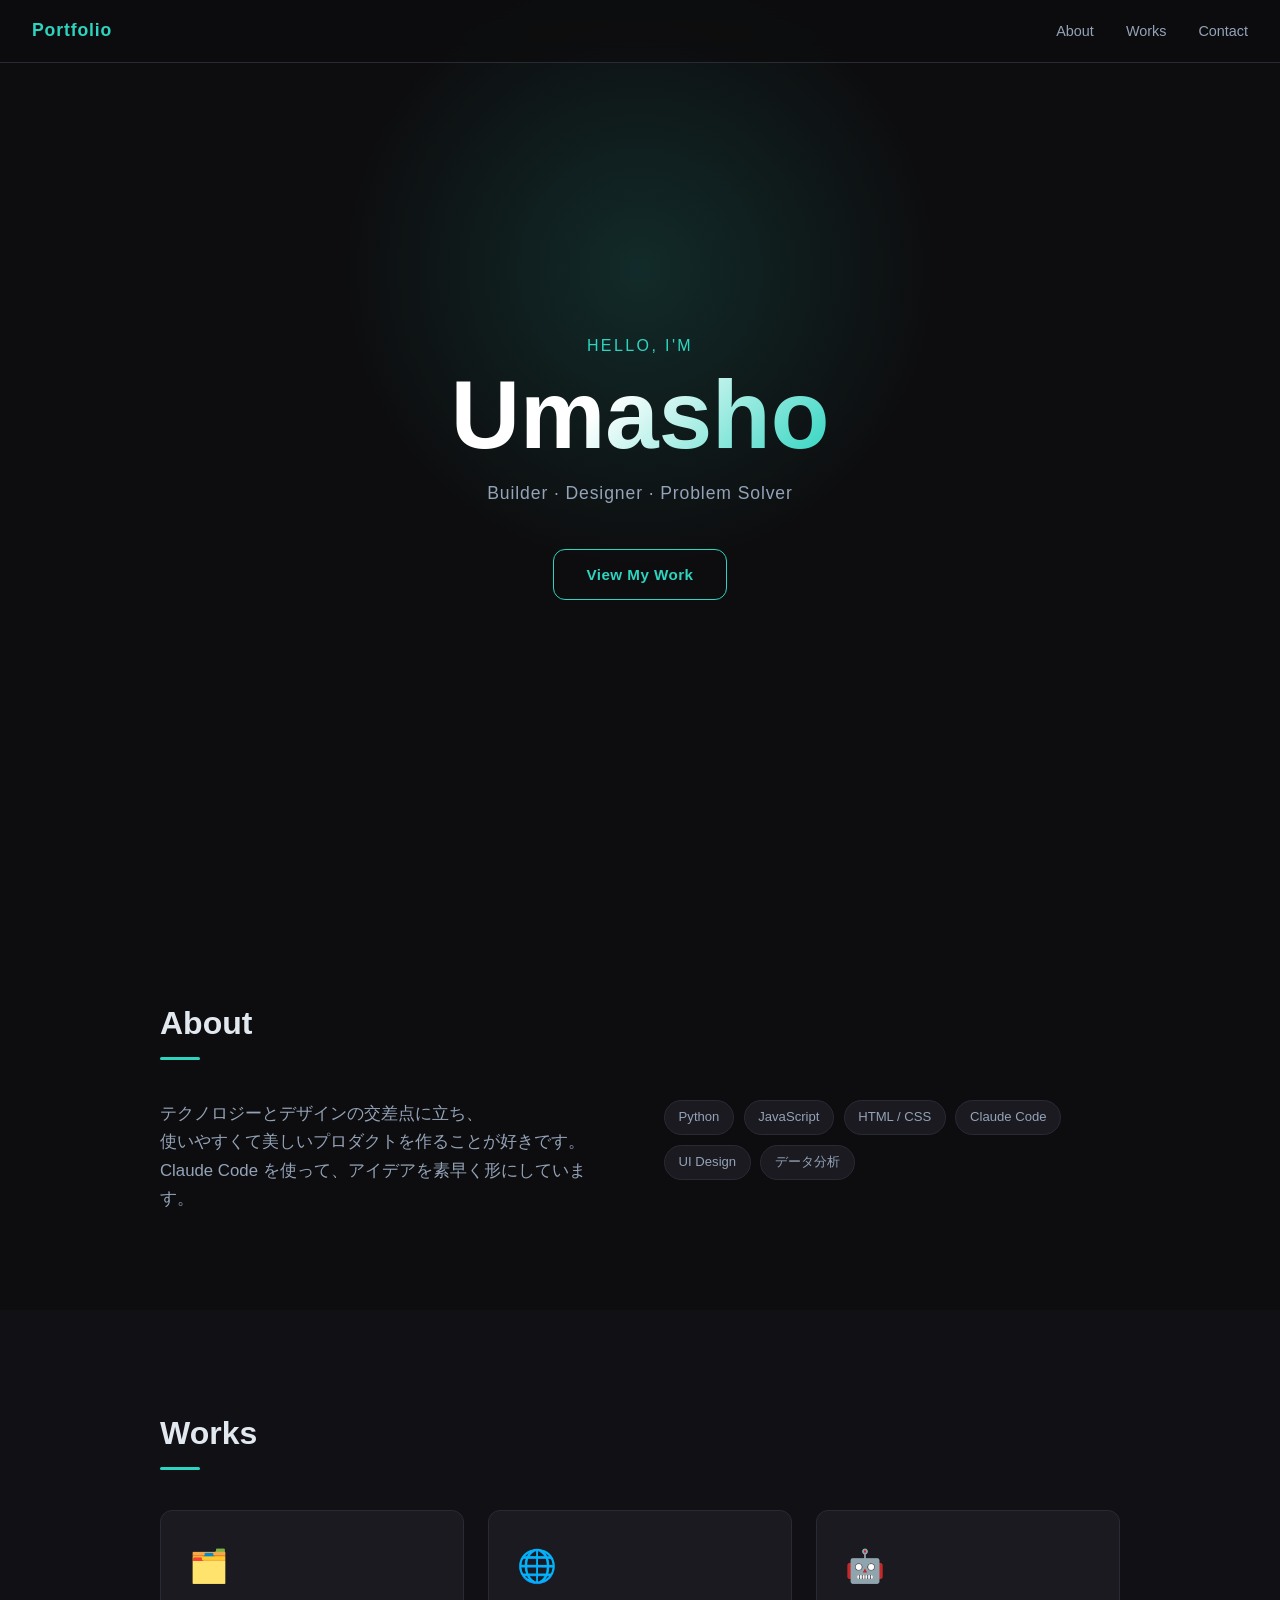
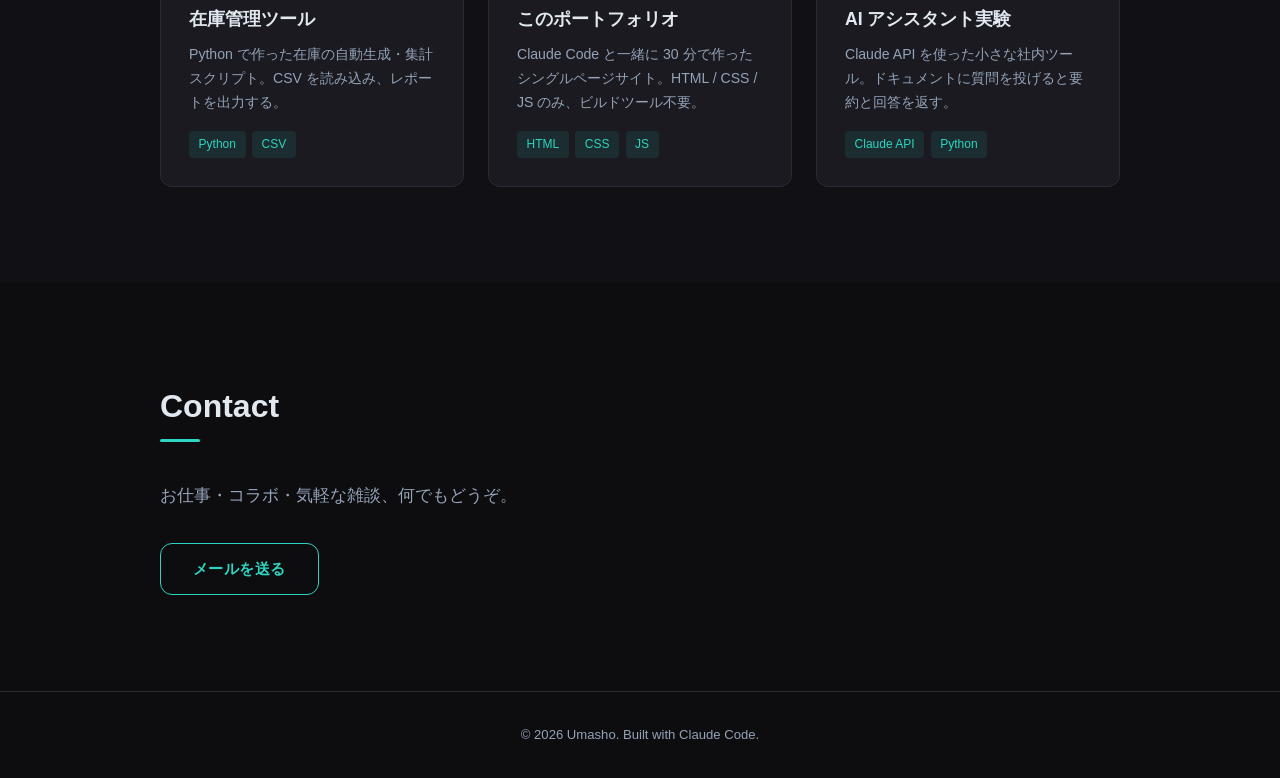
==== index.html @ 404a5df6 "Add portfolio site and horror text adventure game Co-Authored-By: Claude Sonnet 4.6 <noreply@anthrop" ====
<!DOCTYPE html>
<html lang="ja">
<head>
  <meta charset="UTF-8" />
  <meta name="viewport" content="width=device-width, initial-scale=1.0" />
  <title>My Portfolio</title>
  <link rel="stylesheet" href="style.css" />
</head>
<body>

  <!-- Navigation -->
  <nav class="nav">
    <div class="nav__logo">Portfolio</div>
    <ul class="nav__links">
      <li><a href="#about">About</a></li>
      <li><a href="#works">Works</a></li>
      <li><a href="#contact">Contact</a></li>
    </ul>
  </nav>

  <!-- Hero -->
  <section class="hero" id="home">
    <div class="hero__content fade-in">
      <p class="hero__label">Hello, I'm</p>
      <h1 class="hero__name">Umasho</h1>
      <p class="hero__tagline">Builder · Designer · Problem Solver</p>
      <a href="#works" class="btn">View My Work</a>
    </div>
    <div class="hero__bg-glow"></div>
  </section>

  <!-- About -->
  <section class="section" id="about">
    <div class="container fade-in">
      <h2 class="section__title">About</h2>
      <div class="about__grid">
        <div class="about__text">
          <p>
            テクノロジーとデザインの交差点に立ち、<br />
            使いやすくて美しいプロダクトを作ることが好きです。<br />
            Claude Code を使って、アイデアを素早く形にしています。
          </p>
        </div>
        <div class="about__skills">
          <span class="badge">Python</span>
          <span class="badge">JavaScript</span>
          <span class="badge">HTML / CSS</span>
          <span class="badge">Claude Code</span>
          <span class="badge">UI Design</span>
          <span class="badge">データ分析</span>
        </div>
      </div>
    </div>
  </section>

  <!-- Works -->
  <section class="section section--alt" id="works">
    <div class="container fade-in">
      <h2 class="section__title">Works</h2>
      <div class="works__grid">

        <article class="card">
          <div class="card__icon">🗂️</div>
          <h3 class="card__title">在庫管理ツール</h3>
          <p class="card__desc">Python で作った在庫の自動生成・集計スクリプト。CSV を読み込み、レポートを出力する。</p>
          <div class="card__tags">
            <span class="tag">Python</span>
            <span class="tag">CSV</span>
          </div>
        </article>

        <article class="card">
          <div class="card__icon">🌐</div>
          <h3 class="card__title">このポートフォリオ</h3>
          <p class="card__desc">Claude Code と一緒に 30 分で作ったシングルページサイト。HTML / CSS / JS のみ、ビルドツール不要。</p>
          <div class="card__tags">
            <span class="tag">HTML</span>
            <span class="tag">CSS</span>
            <span class="tag">JS</span>
          </div>
        </article>

        <article class="card">
          <div class="card__icon">🤖</div>
          <h3 class="card__title">AI アシスタント実験</h3>
          <p class="card__desc">Claude API を使った小さな社内ツール。ドキュメントに質問を投げると要約と回答を返す。</p>
          <div class="card__tags">
            <span class="tag">Claude API</span>
            <span class="tag">Python</span>
          </div>
        </article>

      </div>
    </div>
  </section>

  <!-- Contact -->
  <section class="section" id="contact">
    <div class="container fade-in">
      <h2 class="section__title">Contact</h2>
      <p class="contact__lead">お仕事・コラボ・気軽な雑談、何でもどうぞ。</p>
      <a href="mailto:sho37football@icloud.com" class="btn">メールを送る</a>
    </div>
  </section>

  <!-- Footer -->
  <footer class="footer">
    <p>&copy; 2026 Umasho. Built with Claude Code.</p>
  </footer>

  <script src="script.js"></script>
</body>
</html>
---- style.css ----
/* ── Variables ── */
:root {
  --bg: #0d0d0f;
  --bg-alt: #111115;
  --surface: #1a1a20;
  --border: #2a2a35;
  --accent: #2dd4bf;
  --accent-glow: rgba(45, 212, 191, 0.15);
  --text: #e2e8f0;
  --text-muted: #94a3b8;
  --radius: 12px;
  --transition: 0.3s ease;
}

/* ── Reset ── */
*, *::before, *::after { box-sizing: border-box; margin: 0; padding: 0; }
html { scroll-behavior: smooth; }
body {
  font-family: -apple-system, BlinkMacSystemFont, 'Segoe UI', sans-serif;
  background: var(--bg);
  color: var(--text);
  line-height: 1.7;
}
a { color: inherit; text-decoration: none; }
ul { list-style: none; }

/* ── Nav ── */
.nav {
  position: fixed;
  top: 0; left: 0; right: 0;
  z-index: 100;
  display: flex;
  align-items: center;
  justify-content: space-between;
  padding: 1rem 2rem;
  background: rgba(13, 13, 15, 0.85);
  backdrop-filter: blur(12px);
  border-bottom: 1px solid var(--border);
}
.nav__logo {
  font-size: 1.1rem;
  font-weight: 700;
  color: var(--accent);
  letter-spacing: 0.05em;
}
.nav__links {
  display: flex;
  gap: 2rem;
}
.nav__links a {
  font-size: 0.9rem;
  color: var(--text-muted);
  transition: color var(--transition);
}
.nav__links a:hover { color: var(--accent); }

/* ── Hero ── */
.hero {
  position: relative;
  min-height: 100dvh;
  display: flex;
  align-items: center;
  justify-content: center;
  text-align: center;
  overflow: hidden;
  padding: 6rem 2rem 4rem;
}
.hero__bg-glow {
  position: absolute;
  top: 30%;
  left: 50%;
  transform: translate(-50%, -50%);
  width: 600px;
  height: 600px;
  background: radial-gradient(circle, var(--accent-glow) 0%, transparent 70%);
  pointer-events: none;
}
.hero__content { position: relative; z-index: 1; }
.hero__label {
  font-size: 1rem;
  color: var(--accent);
  letter-spacing: 0.15em;
  text-transform: uppercase;
  margin-bottom: 0.5rem;
}
.hero__name {
  font-size: clamp(3rem, 10vw, 6rem);
  font-weight: 800;
  line-height: 1;
  background: linear-gradient(135deg, #fff 40%, var(--accent));
  -webkit-background-clip: text;
  -webkit-text-fill-color: transparent;
  background-clip: text;
  margin-bottom: 1rem;
}
.hero__tagline {
  font-size: 1.1rem;
  color: var(--text-muted);
  margin-bottom: 2.5rem;
  letter-spacing: 0.05em;
}

/* ── Button ── */
.btn {
  display: inline-block;
  padding: 0.75rem 2rem;
  border: 1.5px solid var(--accent);
  color: var(--accent);
  border-radius: var(--radius);
  font-size: 0.95rem;
  font-weight: 600;
  letter-spacing: 0.03em;
  transition: background var(--transition), color var(--transition), box-shadow var(--transition);
}
.btn:hover {
  background: var(--accent);
  color: var(--bg);
  box-shadow: 0 0 24px var(--accent-glow);
}

/* ── Section ── */
.section { padding: 6rem 2rem; }
.section--alt { background: var(--bg-alt); }
.container { max-width: 960px; margin: 0 auto; }
.section__title {
  font-size: 2rem;
  font-weight: 700;
  margin-bottom: 2.5rem;
  color: var(--text);
  position: relative;
  display: inline-block;
}
.section__title::after {
  content: '';
  display: block;
  height: 3px;
  width: 2.5rem;
  background: var(--accent);
  margin-top: 0.4rem;
  border-radius: 2px;
}

/* ── About ── */
.about__grid {
  display: grid;
  grid-template-columns: 1fr 1fr;
  gap: 3rem;
  align-items: start;
}
.about__text { color: var(--text-muted); font-size: 1.05rem; }
.about__skills { display: flex; flex-wrap: wrap; gap: 0.6rem; }
.badge {
  padding: 0.35rem 0.85rem;
  background: var(--surface);
  border: 1px solid var(--border);
  border-radius: 100px;
  font-size: 0.82rem;
  color: var(--text-muted);
  transition: border-color var(--transition), color var(--transition);
}
.badge:hover { border-color: var(--accent); color: var(--accent); }

/* ── Works ── */
.works__grid {
  display: grid;
  grid-template-columns: repeat(auto-fill, minmax(260px, 1fr));
  gap: 1.5rem;
}
.card {
  background: var(--surface);
  border: 1px solid var(--border);
  border-radius: var(--radius);
  padding: 1.75rem;
  transition: border-color var(--transition), transform var(--transition), box-shadow var(--transition);
}
.card:hover {
  border-color: var(--accent);
  transform: translateY(-4px);
  box-shadow: 0 8px 32px rgba(0,0,0,0.3);
}
.card__icon { font-size: 2rem; margin-bottom: 0.75rem; }
.card__title { font-size: 1.1rem; font-weight: 700; margin-bottom: 0.5rem; }
.card__desc { font-size: 0.88rem; color: var(--text-muted); margin-bottom: 1rem; }
.card__tags { display: flex; gap: 0.4rem; flex-wrap: wrap; }
.tag {
  font-size: 0.75rem;
  padding: 0.2rem 0.6rem;
  background: rgba(45, 212, 191, 0.1);
  color: var(--accent);
  border-radius: 4px;
}

/* ── Contact ── */
.contact__lead {
  color: var(--text-muted);
  font-size: 1.05rem;
  margin-bottom: 2rem;
}

/* ── Footer ── */
.footer {
  padding: 2rem;
  text-align: center;
  font-size: 0.82rem;
  color: var(--text-muted);
  border-top: 1px solid var(--border);
}

/* ── Fade-in animation ── */
.fade-in {
  opacity: 0;
  transform: translateY(24px);
  transition: opacity 0.7s ease, transform 0.7s ease;
}
.fade-in.visible {
  opacity: 1;
  transform: translateY(0);
}

/* ── Responsive ── */
@media (max-width: 640px) {
  .nav__links { gap: 1.2rem; }
  .about__grid { grid-template-columns: 1fr; gap: 2rem; }
  .works__grid { grid-template-columns: 1fr; }
}
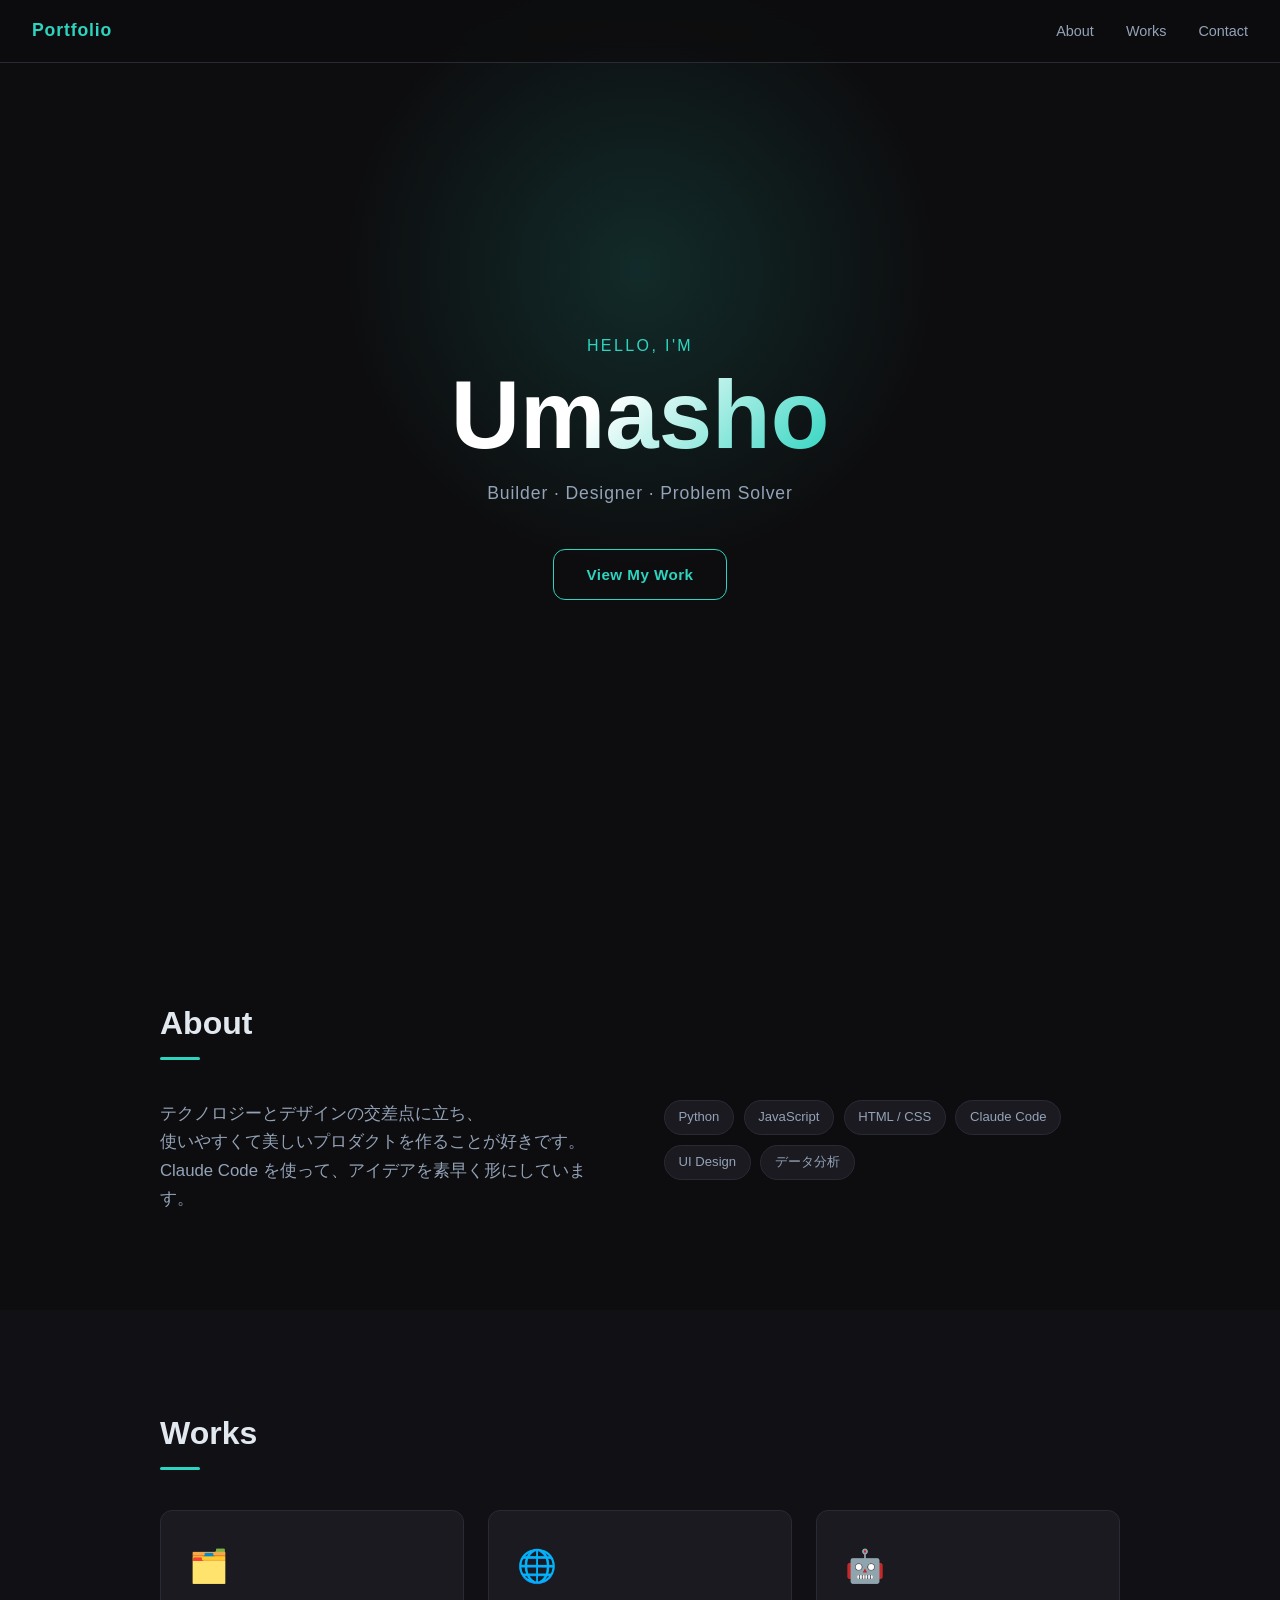
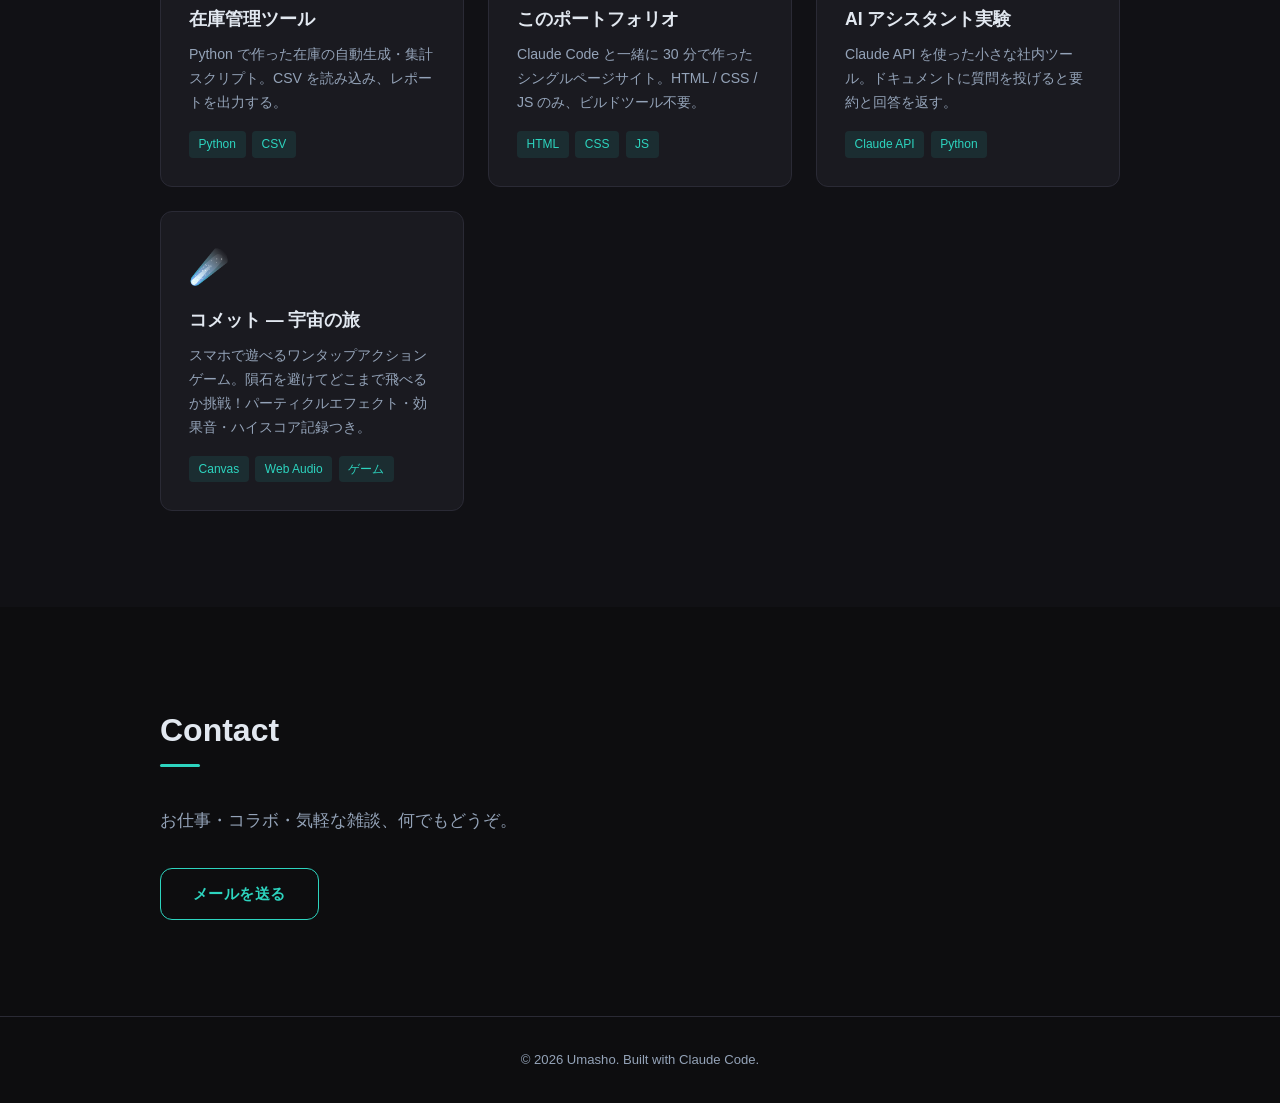
==== commit 2d46e8ed: "feat: add Comet mobile game (tap-to-jump space arcade) One-tap mobile game built with Canvas 2D + We" ====
--- a/index.html
+++ b/index.html
@@ -90,6 +90,17 @@
           </div>
         </article>
 
+        <article class="card" style="cursor:pointer;" onclick="location.href='comet.html'">
+          <div class="card__icon">☄️</div>
+          <h3 class="card__title">コメット — 宇宙の旅</h3>
+          <p class="card__desc">スマホで遊べるワンタップアクションゲーム。隕石を避けてどこまで飛べるか挑戦！パーティクルエフェクト・効果音・ハイスコア記録つき。</p>
+          <div class="card__tags">
+            <span class="tag">Canvas</span>
+            <span class="tag">Web Audio</span>
+            <span class="tag">ゲーム</span>
+          </div>
+        </article>
+
       </div>
     </div>
   </section>
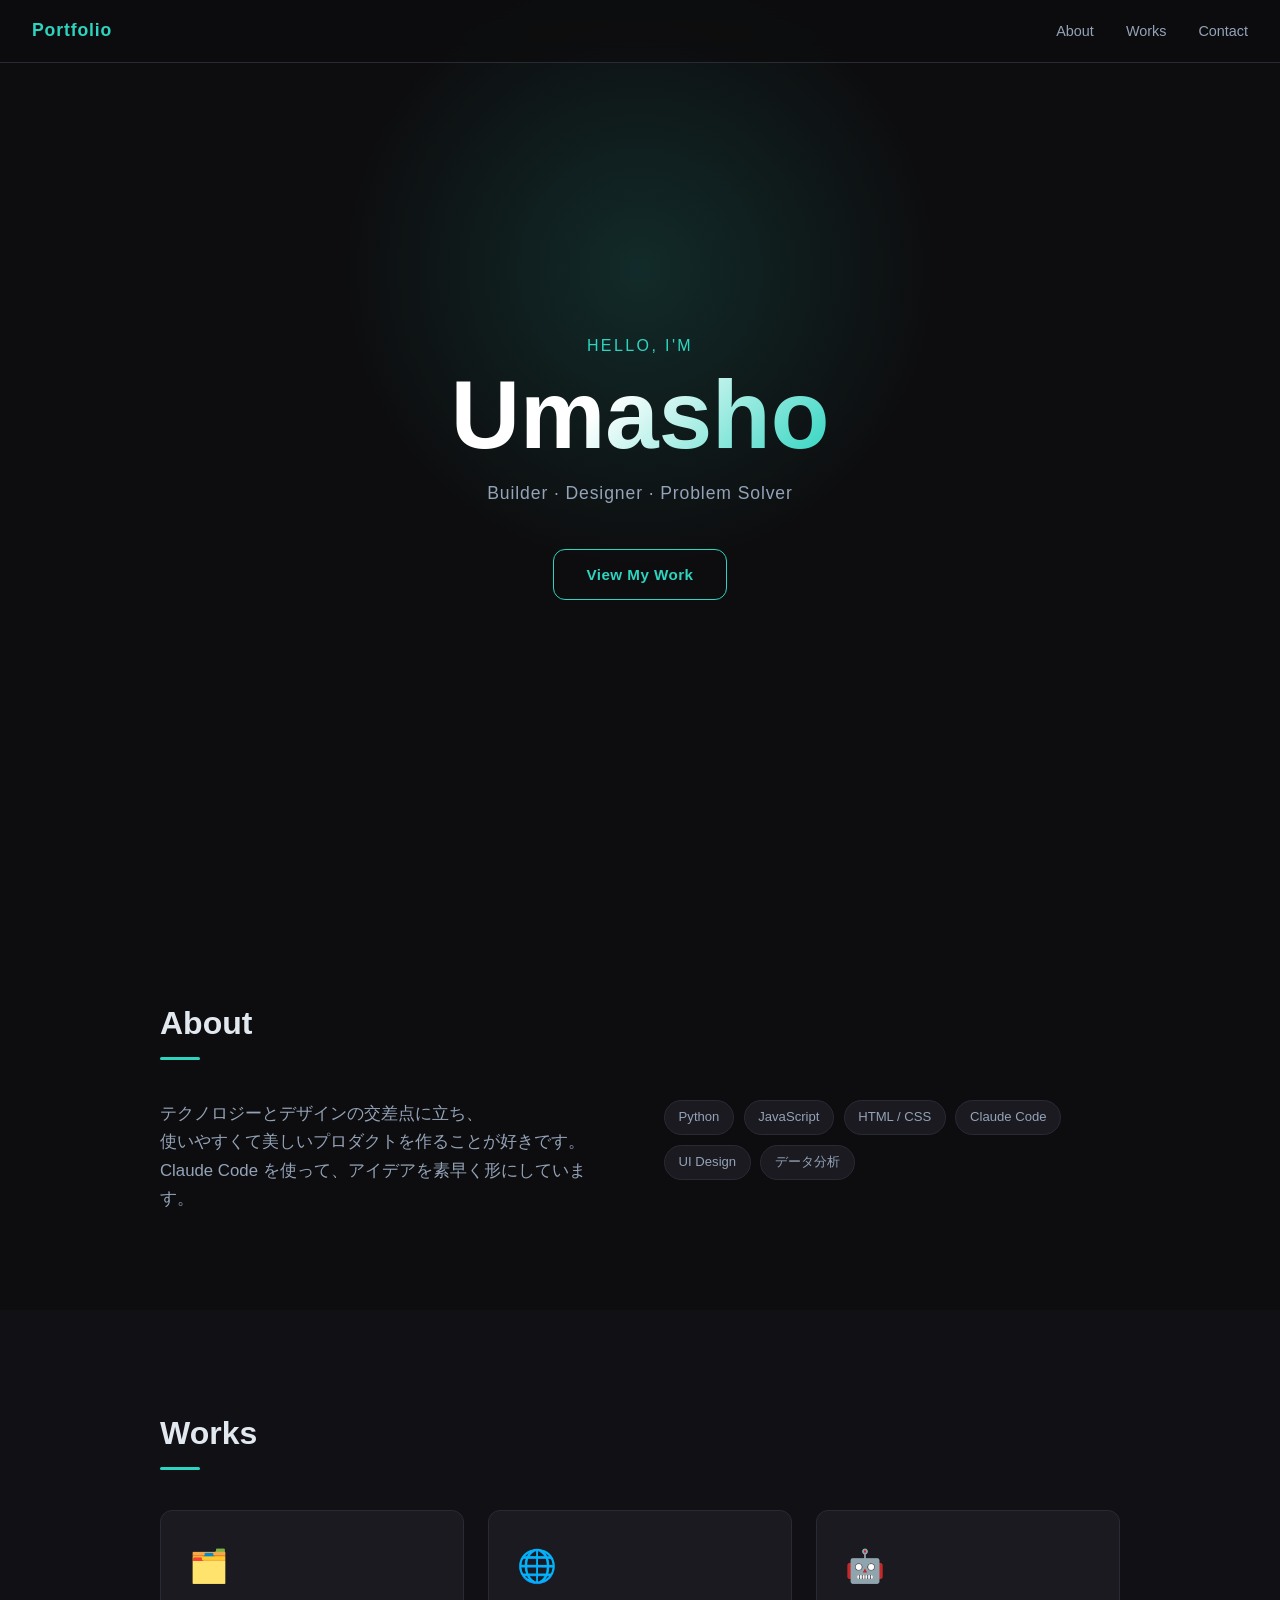
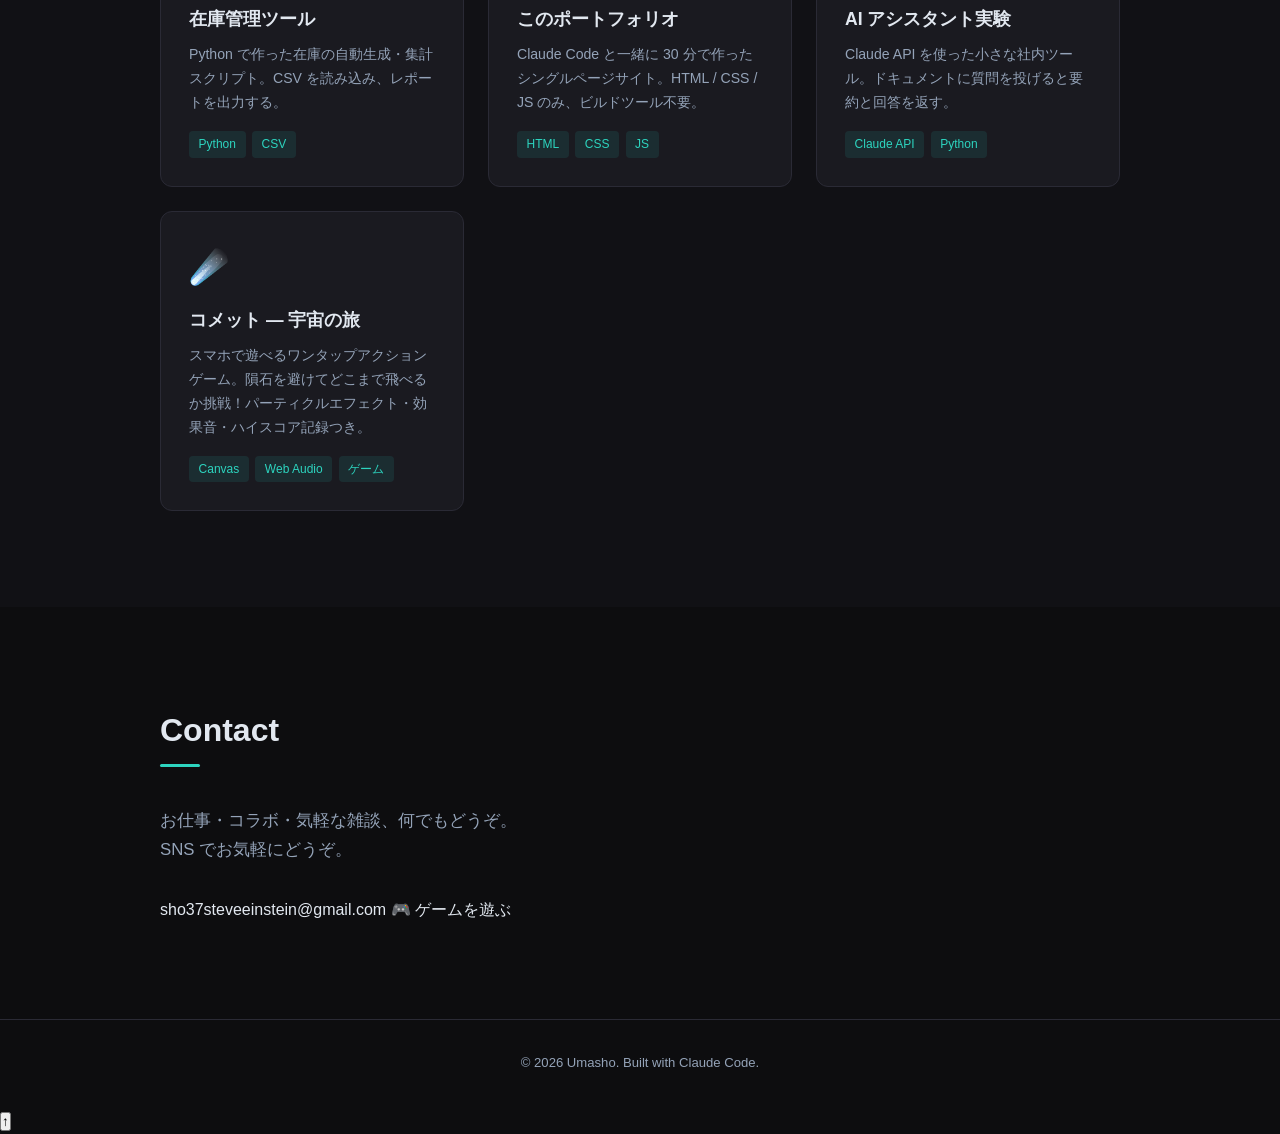
==== commit 94a86dfb: "update: コンタクトセクションとUIパーツを更新 Co-Authored-By: Claude Sonnet 4.6 <noreply@anthropic.com>" ====
--- a/index.html
+++ b/index.html
@@ -27,6 +27,9 @@
       <a href="#works" class="btn">View My Work</a>
     </div>
     <div class="hero__bg-glow"></div>
+    <a href="#about" class="hero__scroll" aria-label="スクロール">
+      <span class="hero__scroll-arrow"></span>
+    </a>
   </section>
 
   <!-- About -->
@@ -109,8 +112,11 @@
   <section class="section" id="contact">
     <div class="container fade-in">
       <h2 class="section__title">Contact</h2>
-      <p class="contact__lead">お仕事・コラボ・気軽な雑談、何でもどうぞ。</p>
-      <a href="mailto:sho37football@icloud.com" class="btn">メールを送る</a>
+      <p class="contact__lead">お仕事・コラボ・気軽な雑談、何でもどうぞ。<br />SNS でお気軽にどうぞ。</p>
+      <div class="contact__links">
+        <a href="mailto:sho37steveeinstein@gmail.com" class="contact__sns">sho37steveeinstein@gmail.com</a>
+        <a href="https://a23011-bot.github.io/homepage/game.html" class="contact__sns" target="_blank" rel="noopener">🎮 ゲームを遊ぶ</a>
+      </div>
     </div>
   </section>
 
@@ -119,6 +125,9 @@
     <p>&copy; 2026 Umasho. Built with Claude Code.</p>
   </footer>
 
+  <!-- Back to top -->
+  <button class="back-top" id="backTop" aria-label="トップに戻る">↑</button>
+
   <script src="script.js"></script>
 </body>
 </html>
